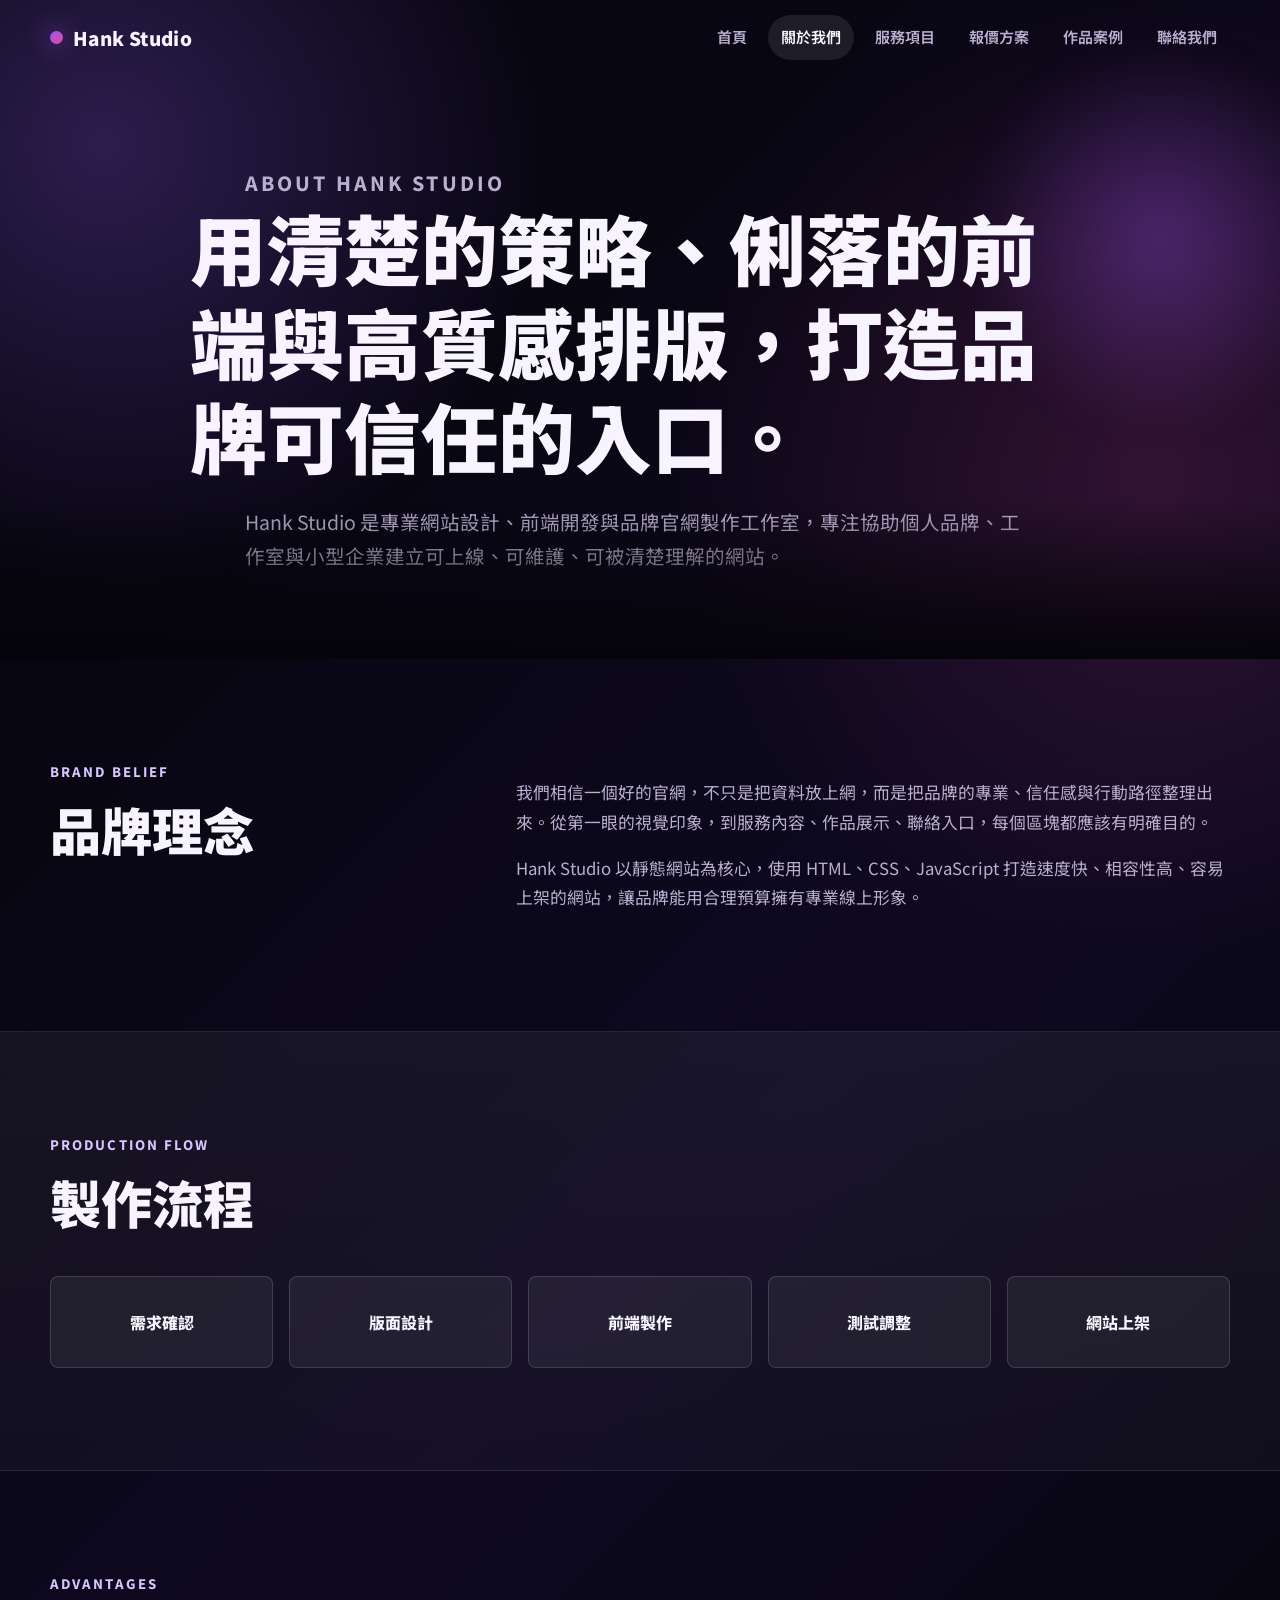
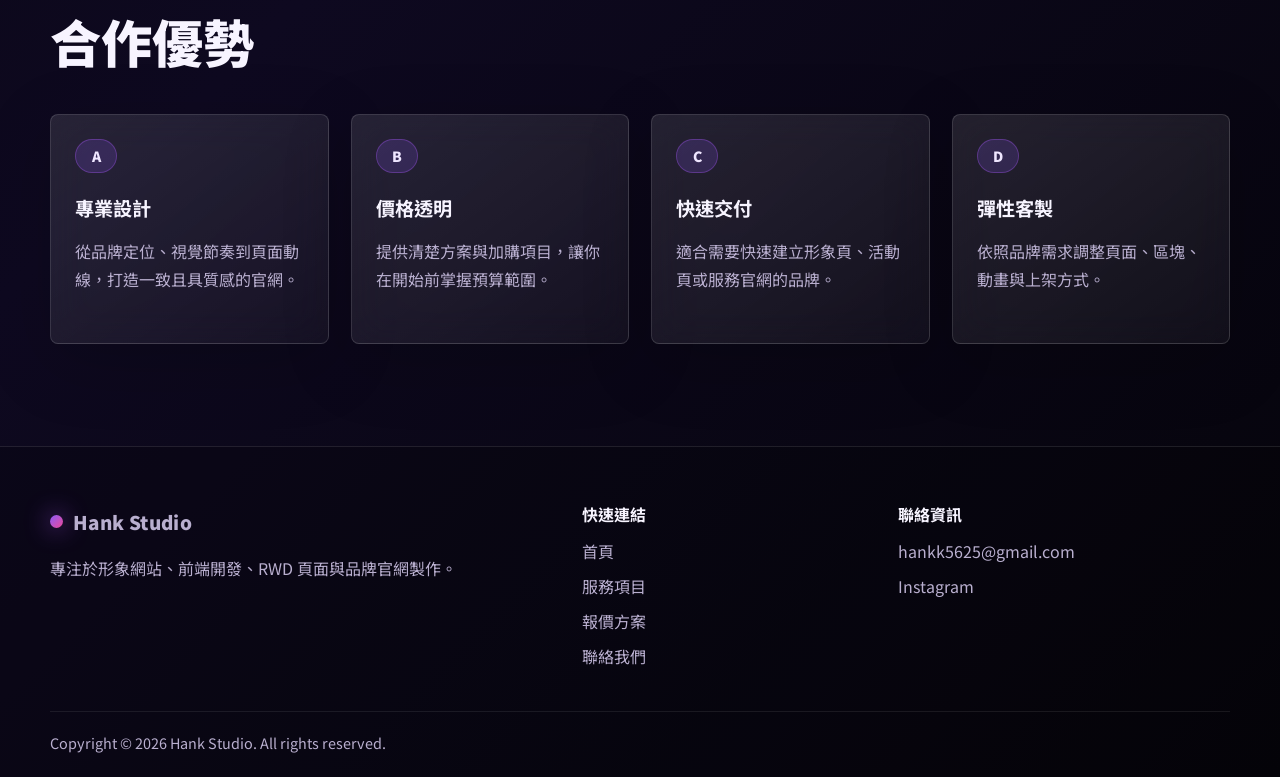
==== about.html @ 180fa25f "Initial Hank Studio website" ====
<!DOCTYPE html>
<html lang="zh-Hant">
<head>
  <meta charset="UTF-8">
  <meta name="viewport" content="width=device-width, initial-scale=1.0">
  <meta name="description" content="認識 Hank Studio，專業網站設計、前端開發與品牌官網製作工作室。">
  <title>關於我們 | Hank Studio</title>
  <link rel="preconnect" href="https://fonts.googleapis.com">
  <link rel="preconnect" href="https://fonts.gstatic.com" crossorigin>
  <link href="https://fonts.googleapis.com/css2?family=Noto+Sans+TC:wght@400;500;600;700;800;900&display=swap" rel="stylesheet">
  <link rel="stylesheet" href="assets/css/style.css">
</head>
<body>
  <header class="site-header" data-header>
    <a class="logo" href="index.html" aria-label="Hank Studio 首頁">Hank Studio</a>
    <button class="menu-toggle" type="button" aria-label="開啟選單" aria-expanded="false" data-menu-toggle><span></span><span></span><span></span></button>
    <nav class="site-nav" data-nav>
      <a href="index.html">首頁</a>
      <a class="active" href="about.html">關於我們</a>
      <a href="services.html">服務項目</a>
      <a href="pricing.html">報價方案</a>
      <a href="portfolio.html">作品案例</a>
      <a href="contact.html">聯絡我們</a>
    </nav>
  </header>

  <main>
    <section class="page-hero">
      <div class="container reveal">
        <p class="eyebrow">About Hank Studio</p>
        <h1>用清楚的策略、俐落的前端與高質感排版，打造品牌可信任的入口。</h1>
        <p>Hank Studio 是專業網站設計、前端開發與品牌官網製作工作室，專注協助個人品牌、工作室與小型企業建立可上線、可維護、可被清楚理解的網站。</p>
      </div>
    </section>

    <section class="section">
      <div class="container split-layout">
        <div class="reveal">
          <p class="eyebrow">Brand Belief</p>
          <h2>品牌理念</h2>
        </div>
        <div class="content-block reveal">
          <p>我們相信一個好的官網，不只是把資料放上網，而是把品牌的專業、信任感與行動路徑整理出來。從第一眼的視覺印象，到服務內容、作品展示、聯絡入口，每個區塊都應該有明確目的。</p>
          <p>Hank Studio 以靜態網站為核心，使用 HTML、CSS、JavaScript 打造速度快、相容性高、容易上架的網站，讓品牌能用合理預算擁有專業線上形象。</p>
        </div>
      </div>
    </section>

    <section class="section section-muted">
      <div class="container">
        <div class="section-heading reveal">
          <p class="eyebrow">Production Flow</p>
          <h2>製作流程</h2>
        </div>
        <div class="timeline reveal">
          <span>需求確認</span>
          <span>版面設計</span>
          <span>前端製作</span>
          <span>測試調整</span>
          <span>網站上架</span>
        </div>
      </div>
    </section>

    <section class="section">
      <div class="container">
        <div class="section-heading reveal">
          <p class="eyebrow">Advantages</p>
          <h2>合作優勢</h2>
        </div>
        <div class="feature-grid four-cols">
          <article class="glass-card reveal">
            <span class="card-icon">A</span>
            <h3>專業設計</h3>
            <p>從品牌定位、視覺節奏到頁面動線，打造一致且具質感的官網。</p>
          </article>
          <article class="glass-card reveal">
            <span class="card-icon">B</span>
            <h3>價格透明</h3>
            <p>提供清楚方案與加購項目，讓你在開始前掌握預算範圍。</p>
          </article>
          <article class="glass-card reveal">
            <span class="card-icon">C</span>
            <h3>快速交付</h3>
            <p>適合需要快速建立形象頁、活動頁或服務官網的品牌。</p>
          </article>
          <article class="glass-card reveal">
            <span class="card-icon">D</span>
            <h3>彈性客製</h3>
            <p>依照品牌需求調整頁面、區塊、動畫與上架方式。</p>
          </article>
        </div>
      </div>
    </section>
  </main>

  <footer class="site-footer">
    <div class="container footer-grid">
      <div><a class="logo" href="index.html">Hank Studio</a><p>專注於形象網站、前端開發、RWD 頁面與品牌官網製作。</p></div>
      <div><h3>快速連結</h3><a href="index.html">首頁</a><a href="services.html">服務項目</a><a href="pricing.html">報價方案</a><a href="contact.html">聯絡我們</a></div>
      <div><h3>聯絡資訊</h3><a href="mailto:hankk5625@gmail.com">hankk5625@gmail.com</a><a href="https://www.instagram.com/hankstutio?igsh=b2ZjaWRiaml5Mzho&utm_source=qr" target="_blank" rel="noopener">Instagram</a></div>
    </div>
    <p class="copyright">Copyright © 2026 Hank Studio. All rights reserved.</p>
  </footer>
  <script src="assets/js/main.js"></script>
</body>
</html>
---- assets/css/style.css ----
:root {
  --bg: #05040a;
  --bg-soft: #0d0a17;
  --panel: rgba(255, 255, 255, 0.075);
  --panel-strong: rgba(255, 255, 255, 0.12);
  --line: rgba(255, 255, 255, 0.14);
  --text: #f7f4ff;
  --muted: #b9afcf;
  --purple: #8b5cf6;
  --purple-strong: #a855f7;
  --violet: #5b21b6;
  --pink: #ec4899;
  --shadow: 0 24px 80px rgba(45, 18, 102, 0.38);
  --radius: 8px;
  --max: 1180px;
  --header-height: 76px;
}

* {
  box-sizing: border-box;
}

html {
  scroll-behavior: smooth;
}

body {
  margin: 0;
  min-height: 100vh;
  color: var(--text);
  font-family: "Noto Sans TC", system-ui, -apple-system, BlinkMacSystemFont, "Segoe UI", sans-serif;
  background:
    radial-gradient(circle at 8% 6%, rgba(139, 92, 246, 0.28), transparent 28rem),
    radial-gradient(circle at 90% 20%, rgba(236, 72, 153, 0.16), transparent 30rem),
    linear-gradient(135deg, #05040a 0%, #0e0920 52%, #05040a 100%);
  line-height: 1.75;
  overflow-x: hidden;
}

body.menu-open {
  overflow: hidden;
}

a {
  color: inherit;
  text-decoration: none;
}

img {
  display: block;
  max-width: 100%;
}

button,
input,
textarea,
select {
  font: inherit;
}

.container {
  width: min(calc(100% - 40px), var(--max));
  margin-inline: auto;
}

.site-header {
  position: fixed;
  z-index: 50;
  top: 0;
  left: 0;
  right: 0;
  height: var(--header-height);
  display: flex;
  align-items: center;
  justify-content: space-between;
  padding: 0 max(20px, calc((100vw - var(--max)) / 2));
  border-bottom: 1px solid transparent;
  transition: background 0.25s ease, box-shadow 0.25s ease, border-color 0.25s ease;
}

.site-header.is-scrolled {
  background: rgba(5, 4, 10, 0.78);
  border-color: rgba(255, 255, 255, 0.1);
  box-shadow: 0 14px 38px rgba(0, 0, 0, 0.34);
  backdrop-filter: blur(18px);
}

.logo {
  display: inline-flex;
  align-items: center;
  font-size: 1.18rem;
  font-weight: 900;
  letter-spacing: 0.02em;
  white-space: nowrap;
}

.logo::before {
  content: "";
  width: 13px;
  height: 13px;
  margin-right: 10px;
  border-radius: 50%;
  background: linear-gradient(135deg, var(--purple), var(--pink));
  box-shadow: 0 0 24px rgba(168, 85, 247, 0.85);
}

.site-nav {
  display: flex;
  align-items: center;
  gap: 8px;
}

.site-nav a {
  position: relative;
  padding: 9px 13px;
  color: var(--muted);
  font-size: 0.94rem;
  font-weight: 600;
  border-radius: 999px;
  transition: color 0.2s ease, background 0.2s ease;
}

.site-nav a:hover,
.site-nav a.active {
  color: var(--text);
  background: rgba(255, 255, 255, 0.09);
}

.menu-toggle {
  display: none;
  width: 44px;
  height: 44px;
  border: 1px solid var(--line);
  border-radius: var(--radius);
  background: rgba(255, 255, 255, 0.06);
  cursor: pointer;
}

.menu-toggle span {
  display: block;
  width: 20px;
  height: 2px;
  margin: 5px auto;
  border-radius: 99px;
  background: var(--text);
  transition: transform 0.2s ease, opacity 0.2s ease;
}

.menu-open .menu-toggle span:nth-child(1) {
  transform: translateY(7px) rotate(45deg);
}

.menu-open .menu-toggle span:nth-child(2) {
  opacity: 0;
}

.menu-open .menu-toggle span:nth-child(3) {
  transform: translateY(-7px) rotate(-45deg);
}

.hero {
  position: relative;
  min-height: 100vh;
  display: grid;
  place-items: center;
  padding: calc(var(--header-height) + 86px) 0 96px;
  isolation: isolate;
  overflow: hidden;
}

.hero::after,
.page-hero::after {
  content: "";
  position: absolute;
  inset: auto 0 0;
  height: 160px;
  background: linear-gradient(to bottom, transparent, var(--bg));
  pointer-events: none;
}

.hero-grid {
  position: absolute;
  inset: 0;
  z-index: -3;
  background-image:
    linear-gradient(rgba(255, 255, 255, 0.055) 1px, transparent 1px),
    linear-gradient(90deg, rgba(255, 255, 255, 0.055) 1px, transparent 1px);
  background-size: 62px 62px;
  mask-image: radial-gradient(circle at center, black 0%, transparent 70%);
}

.hero-orbit {
  position: absolute;
  z-index: -2;
  border-radius: 999px;
  filter: blur(20px);
  opacity: 0.65;
  animation: floatGlow 7s ease-in-out infinite alternate;
}

.hero-orbit-one {
  width: 360px;
  height: 360px;
  top: 18%;
  right: 8%;
  background: radial-gradient(circle, rgba(168, 85, 247, 0.9), transparent 64%);
}

.hero-orbit-two {
  width: 260px;
  height: 260px;
  left: 8%;
  bottom: 18%;
  background: radial-gradient(circle, rgba(91, 33, 182, 0.9), transparent 68%);
  animation-delay: -2s;
}

.hero-inner {
  max-width: 930px;
  text-align: center;
}

.eyebrow {
  margin: 0 0 14px;
  color: #d8c7ff;
  font-size: 0.82rem;
  font-weight: 800;
  letter-spacing: 0.16em;
  text-transform: uppercase;
}

h1,
h2,
h3,
p {
  overflow-wrap: anywhere;
}

h1,
h2,
h3 {
  margin-top: 0;
  line-height: 1.22;
}

.hero h1,
.page-hero h1 {
  margin-bottom: 24px;
  font-size: clamp(2.45rem, 6vw, 5.8rem);
  font-weight: 900;
  letter-spacing: 0;
}

.hero-copy,
.page-hero p {
  max-width: 790px;
  margin: 0 auto;
  color: var(--muted);
  font-size: clamp(1rem, 2vw, 1.22rem);
}

.hero-actions {
  display: flex;
  justify-content: center;
  gap: 14px;
  margin-top: 34px;
  flex-wrap: wrap;
}

.btn {
  display: inline-flex;
  align-items: center;
  justify-content: center;
  min-height: 48px;
  padding: 12px 22px;
  border: 0;
  border-radius: var(--radius);
  color: var(--text);
  font-weight: 800;
  cursor: pointer;
  transition: transform 0.2s ease, box-shadow 0.2s ease, background 0.2s ease, border-color 0.2s ease;
}

.btn:hover {
  transform: translateY(-2px);
}

.btn-primary {
  background: linear-gradient(135deg, var(--purple), var(--purple-strong), var(--pink));
  box-shadow: 0 18px 44px rgba(139, 92, 246, 0.38);
}

.btn-primary:hover {
  background: linear-gradient(135deg, #a78bfa, var(--purple-strong), #f472b6);
  box-shadow: 0 22px 54px rgba(168, 85, 247, 0.5);
}

.btn-ghost {
  border: 1px solid var(--line);
  background: rgba(255, 255, 255, 0.06);
}

.btn-ghost:hover {
  border-color: rgba(168, 85, 247, 0.6);
  background: rgba(168, 85, 247, 0.14);
}

.section {
  position: relative;
  padding: 102px 0;
}

.section-muted {
  background:
    linear-gradient(180deg, rgba(255, 255, 255, 0.035), rgba(255, 255, 255, 0.01)),
    rgba(255, 255, 255, 0.015);
  border-block: 1px solid rgba(255, 255, 255, 0.08);
}

.section-heading {
  max-width: 760px;
  margin-bottom: 42px;
}

.section-heading h2,
.split-layout h2,
.contact-info h2,
.cta-panel h2 {
  margin-bottom: 12px;
  font-size: clamp(2rem, 4vw, 3.25rem);
  font-weight: 900;
}

.section-heading p:not(.eyebrow),
.content-block p,
.cta-panel p,
.contact-info p {
  color: var(--muted);
}

.feature-grid,
.service-grid,
.pricing-grid,
.portfolio-grid,
.process-grid {
  display: grid;
  gap: 22px;
}

.feature-grid {
  grid-template-columns: repeat(5, minmax(0, 1fr));
}

.four-cols {
  grid-template-columns: repeat(4, minmax(0, 1fr));
}

.glass-card,
.process-card,
.service-card,
.price-card,
.work-card,
.contact-form,
.contact-info,
.estimate-summary,
.option-group,
.cta-panel {
  border: 1px solid var(--line);
  border-radius: var(--radius);
  background: linear-gradient(145deg, rgba(255, 255, 255, 0.11), rgba(255, 255, 255, 0.045));
  box-shadow: 0 18px 70px rgba(0, 0, 0, 0.18);
  backdrop-filter: blur(18px);
}

.glass-card,
.process-card,
.service-card,
.price-card,
.work-card {
  transition: transform 0.24s ease, border-color 0.24s ease, box-shadow 0.24s ease;
}

.glass-card:hover,
.process-card:hover,
.service-card:hover,
.price-card:hover,
.work-card:hover {
  transform: translateY(-8px);
  border-color: rgba(168, 85, 247, 0.58);
  box-shadow: var(--shadow);
}

.glass-card {
  padding: 24px;
  min-height: 230px;
}

.card-icon,
.service-card span,
.process-card strong {
  display: inline-flex;
  align-items: center;
  justify-content: center;
  min-width: 42px;
  height: 34px;
  margin-bottom: 24px;
  padding: 0 10px;
  border-radius: 999px;
  color: #efe6ff;
  background: rgba(139, 92, 246, 0.18);
  border: 1px solid rgba(168, 85, 247, 0.34);
  font-size: 0.88rem;
  font-weight: 900;
}

.glass-card h3,
.process-card h3 {
  margin-bottom: 10px;
  font-size: 1.2rem;
}

.glass-card p,
.process-card p,
.service-card p,
.price-card li,
.work-card span {
  color: var(--muted);
}

.process-grid {
  grid-template-columns: repeat(3, minmax(0, 1fr));
}

.process-card {
  padding: 28px;
}

.stats-section {
  padding: 76px 0;
}

.stats-grid {
  display: grid;
  grid-template-columns: repeat(4, minmax(0, 1fr));
  gap: 18px;
  padding: 28px;
  border: 1px solid rgba(168, 85, 247, 0.28);
  border-radius: var(--radius);
  background:
    radial-gradient(circle at 50% 0%, rgba(168, 85, 247, 0.22), transparent 40%),
    rgba(255, 255, 255, 0.055);
  box-shadow: var(--shadow);
}

.stat-item {
  text-align: center;
}

.stat-item strong {
  display: block;
  font-size: clamp(1.8rem, 4vw, 3rem);
  font-weight: 900;
}

.stat-item p {
  margin: 6px 0 0;
  color: var(--muted);
}

.portfolio-grid {
  grid-template-columns: repeat(3, minmax(0, 1fr));
}

.work-card {
  overflow: hidden;
}

.work-card img {
  width: 100%;
  aspect-ratio: 16 / 10;
  object-fit: cover;
}

.work-card div {
  padding: 22px;
}

.work-card p {
  margin: 0 0 8px;
  color: #d8c7ff;
  font-size: 0.88rem;
  font-weight: 800;
}

.work-card h2,
.work-card h3 {
  margin-bottom: 8px;
  font-size: 1.35rem;
}

.work-card a {
  display: inline-flex;
  margin-top: 16px;
  color: #e7d8ff;
  font-weight: 800;
}

.cta-section {
  padding-top: 36px;
}

.cta-panel {
  position: relative;
  overflow: hidden;
  padding: clamp(36px, 7vw, 68px);
  text-align: center;
}

.cta-panel::before {
  content: "";
  position: absolute;
  inset: -45% 20% auto;
  height: 300px;
  background: radial-gradient(circle, rgba(168, 85, 247, 0.28), transparent 62%);
  pointer-events: none;
}

.cta-panel > * {
  position: relative;
}

.page-hero {
  position: relative;
  padding: calc(var(--header-height) + 90px) 0 86px;
  overflow: hidden;
}

.page-hero::before {
  content: "";
  position: absolute;
  width: 420px;
  height: 420px;
  top: 28px;
  right: -90px;
  border-radius: 50%;
  background: radial-gradient(circle, rgba(168, 85, 247, 0.34), transparent 65%);
  filter: blur(18px);
}

.page-hero .container {
  position: relative;
  max-width: 900px;
}

.split-layout {
  display: grid;
  grid-template-columns: minmax(230px, 0.85fr) minmax(0, 1.45fr);
  gap: 48px;
}

.content-block {
  font-size: 1.05rem;
}

.timeline {
  display: grid;
  grid-template-columns: repeat(5, minmax(0, 1fr));
  gap: 16px;
  position: relative;
}

.timeline span {
  display: grid;
  min-height: 92px;
  place-items: center;
  padding: 18px;
  border: 1px solid var(--line);
  border-radius: var(--radius);
  background: rgba(255, 255, 255, 0.06);
  color: var(--text);
  font-weight: 800;
  text-align: center;
}

.service-grid {
  grid-template-columns: repeat(3, minmax(0, 1fr));
}

.service-card {
  padding: 30px;
  min-height: 275px;
}

.service-card h2 {
  font-size: 1.45rem;
}

.pricing-grid {
  grid-template-columns: repeat(3, minmax(0, 1fr));
  align-items: stretch;
}

.price-card {
  padding: 30px;
}

.price-card.featured {
  border-color: rgba(168, 85, 247, 0.7);
  background:
    radial-gradient(circle at 50% 0%, rgba(168, 85, 247, 0.22), transparent 42%),
    linear-gradient(145deg, rgba(255, 255, 255, 0.13), rgba(255, 255, 255, 0.055));
}

.plan-label {
  color: #d8c7ff;
  font-weight: 900;
}

.price-card h2 {
  margin-bottom: 12px;
  font-size: 1.55rem;
}

.price-card strong {
  display: block;
  margin-bottom: 22px;
  color: #fff;
  font-size: 2rem;
  font-weight: 900;
}

.price-card ul {
  display: grid;
  gap: 9px;
  padding-left: 20px;
  margin: 0;
}

.estimator {
  display: grid;
  grid-template-columns: minmax(0, 1.35fr) minmax(300px, 0.65fr);
  gap: 24px;
  align-items: start;
}

.estimator-options {
  display: grid;
  gap: 20px;
}

.option-group,
.estimate-summary {
  padding: 26px;
}

.option-group h3 {
  margin-bottom: 16px;
}

.option-group label {
  display: grid;
  grid-template-columns: auto 1fr auto;
  gap: 10px;
  align-items: center;
  padding: 13px 0;
  color: var(--text);
  border-bottom: 1px solid rgba(255, 255, 255, 0.08);
  cursor: pointer;
}

.option-group label:last-child {
  border-bottom: 0;
}

.option-group input {
  accent-color: var(--purple-strong);
}

.option-group span {
  color: var(--muted);
  font-size: 0.92rem;
  text-align: right;
}

.estimate-summary {
  position: sticky;
  top: calc(var(--header-height) + 22px);
}

.estimate-summary p {
  margin: 0 0 6px;
  color: var(--muted);
}

.estimate-summary strong {
  display: block;
  margin-bottom: 18px;
  font-size: clamp(2rem, 5vw, 3rem);
  line-height: 1.1;
}

.summary-list {
  display: grid;
  gap: 8px;
  margin-bottom: 18px;
}

.summary-list span {
  padding: 9px 11px;
  border-radius: var(--radius);
  background: rgba(255, 255, 255, 0.07);
  color: #e8ddff;
  font-size: 0.93rem;
}

.estimate-summary small {
  display: block;
  margin-bottom: 18px;
  color: var(--muted);
}

.estimate-summary .btn {
  width: 100%;
  margin-top: 10px;
}

.contact-layout {
  display: grid;
  grid-template-columns: minmax(0, 1.1fr) minmax(320px, 0.8fr);
  gap: 26px;
  align-items: start;
}

.contact-form {
  display: grid;
  grid-template-columns: repeat(2, minmax(0, 1fr));
  gap: 18px;
  padding: 28px;
}

.contact-form label {
  display: grid;
  gap: 8px;
  color: #e7ddff;
  font-weight: 700;
}

.contact-form .full,
.contact-form button,
.contact-form .form-message {
  grid-column: 1 / -1;
}

.contact-form input,
.contact-form textarea,
.contact-form select {
  width: 100%;
  border: 1px solid rgba(255, 255, 255, 0.14);
  border-radius: var(--radius);
  outline: 0;
  padding: 13px 14px;
  color: var(--text);
  background: rgba(5, 4, 10, 0.62);
  transition: border-color 0.2s ease, box-shadow 0.2s ease;
}

.contact-form textarea {
  resize: vertical;
}

.contact-form input:focus,
.contact-form textarea:focus,
.contact-form select:focus {
  border-color: rgba(168, 85, 247, 0.75);
  box-shadow: 0 0 0 4px rgba(168, 85, 247, 0.16);
}

.field-error {
  border-color: rgba(248, 113, 113, 0.9) !important;
}

.form-message {
  min-height: 28px;
  margin: 0;
  color: #c4b5fd;
  font-weight: 800;
}

.form-message.error {
  color: #fca5a5;
}

.contact-info {
  padding: 32px;
}

.info-item {
  display: grid;
  gap: 4px;
  padding: 18px 0;
  border-bottom: 1px solid rgba(255, 255, 255, 0.1);
}

.info-item span {
  color: var(--muted);
  font-size: 0.9rem;
}

.info-item a {
  color: #efe8ff;
  font-size: 1.05rem;
  font-weight: 800;
}

.site-footer {
  padding: 58px 0 22px;
  border-top: 1px solid rgba(255, 255, 255, 0.1);
  background: rgba(0, 0, 0, 0.2);
}

.footer-grid {
  display: grid;
  grid-template-columns: 1.5fr 0.85fr 1fr;
  gap: 34px;
}

.site-footer p,
.site-footer a {
  color: var(--muted);
}

.site-footer h3 {
  margin-bottom: 12px;
  font-size: 1rem;
}

.site-footer a:not(.logo) {
  display: block;
  width: fit-content;
  margin: 7px 0;
  transition: color 0.2s ease;
}

.site-footer a:hover {
  color: var(--text);
}

.copyright {
  width: min(calc(100% - 40px), var(--max));
  margin: 34px auto 0;
  padding-top: 18px;
  border-top: 1px solid rgba(255, 255, 255, 0.08);
  font-size: 0.9rem;
}

.reveal {
  opacity: 0;
  transform: translateY(24px);
  transition: opacity 0.72s ease, transform 0.72s ease;
}

.reveal.is-visible {
  opacity: 1;
  transform: translateY(0);
}

@keyframes floatGlow {
  from {
    transform: translate3d(0, 0, 0) scale(1);
  }
  to {
    transform: translate3d(-20px, 26px, 0) scale(1.08);
  }
}

@media (prefers-reduced-motion: reduce) {
  *,
  *::before,
  *::after {
    scroll-behavior: auto !important;
    animation-duration: 0.01ms !important;
    animation-iteration-count: 1 !important;
    transition-duration: 0.01ms !important;
  }

  .reveal {
    opacity: 1;
    transform: none;
  }
}

@media (max-width: 1040px) {
  .feature-grid,
  .four-cols,
  .process-grid,
  .service-grid,
  .pricing-grid,
  .portfolio-grid {
    grid-template-columns: repeat(2, minmax(0, 1fr));
  }

  .estimator,
  .contact-layout,
  .split-layout {
    grid-template-columns: 1fr;
  }

  .estimate-summary {
    position: static;
  }

  .timeline {
    grid-template-columns: repeat(3, minmax(0, 1fr));
  }
}

@media (max-width: 820px) {
  :root {
    --header-height: 70px;
  }

  .menu-toggle {
    display: block;
  }

  .site-nav {
    position: fixed;
    inset: var(--header-height) 16px auto;
    display: grid;
    gap: 6px;
    padding: 16px;
    border: 1px solid var(--line);
    border-radius: var(--radius);
    background: rgba(9, 7, 18, 0.95);
    box-shadow: var(--shadow);
    backdrop-filter: blur(20px);
    transform: translateY(-12px);
    opacity: 0;
    pointer-events: none;
    transition: opacity 0.2s ease, transform 0.2s ease;
  }

  .menu-open .site-nav {
    transform: translateY(0);
    opacity: 1;
    pointer-events: auto;
  }

  .site-nav a {
    padding: 12px 14px;
  }

  .hero {
    min-height: auto;
    padding-top: calc(var(--header-height) + 76px);
  }

  .section {
    padding: 76px 0;
  }

  .stats-grid,
  .footer-grid,
  .timeline {
    grid-template-columns: repeat(2, minmax(0, 1fr));
  }
}

@media (max-width: 620px) {
  .container {
    width: min(calc(100% - 28px), var(--max));
  }

  .hero h1,
  .page-hero h1 {
    font-size: 2.35rem;
  }

  .feature-grid,
  .four-cols,
  .process-grid,
  .service-grid,
  .pricing-grid,
  .portfolio-grid,
  .stats-grid,
  .footer-grid,
  .timeline,
  .contact-form {
    grid-template-columns: 1fr;
  }

  .hero-actions,
  .hero-actions .btn {
    width: 100%;
  }

  .option-group label {
    grid-template-columns: auto 1fr;
  }

  .option-group span {
    grid-column: 2;
    text-align: left;
  }

  .glass-card,
  .process-card,
  .service-card,
  .price-card,
  .contact-form,
  .contact-info,
  .option-group,
  .estimate-summary {
    padding: 22px;
  }
}
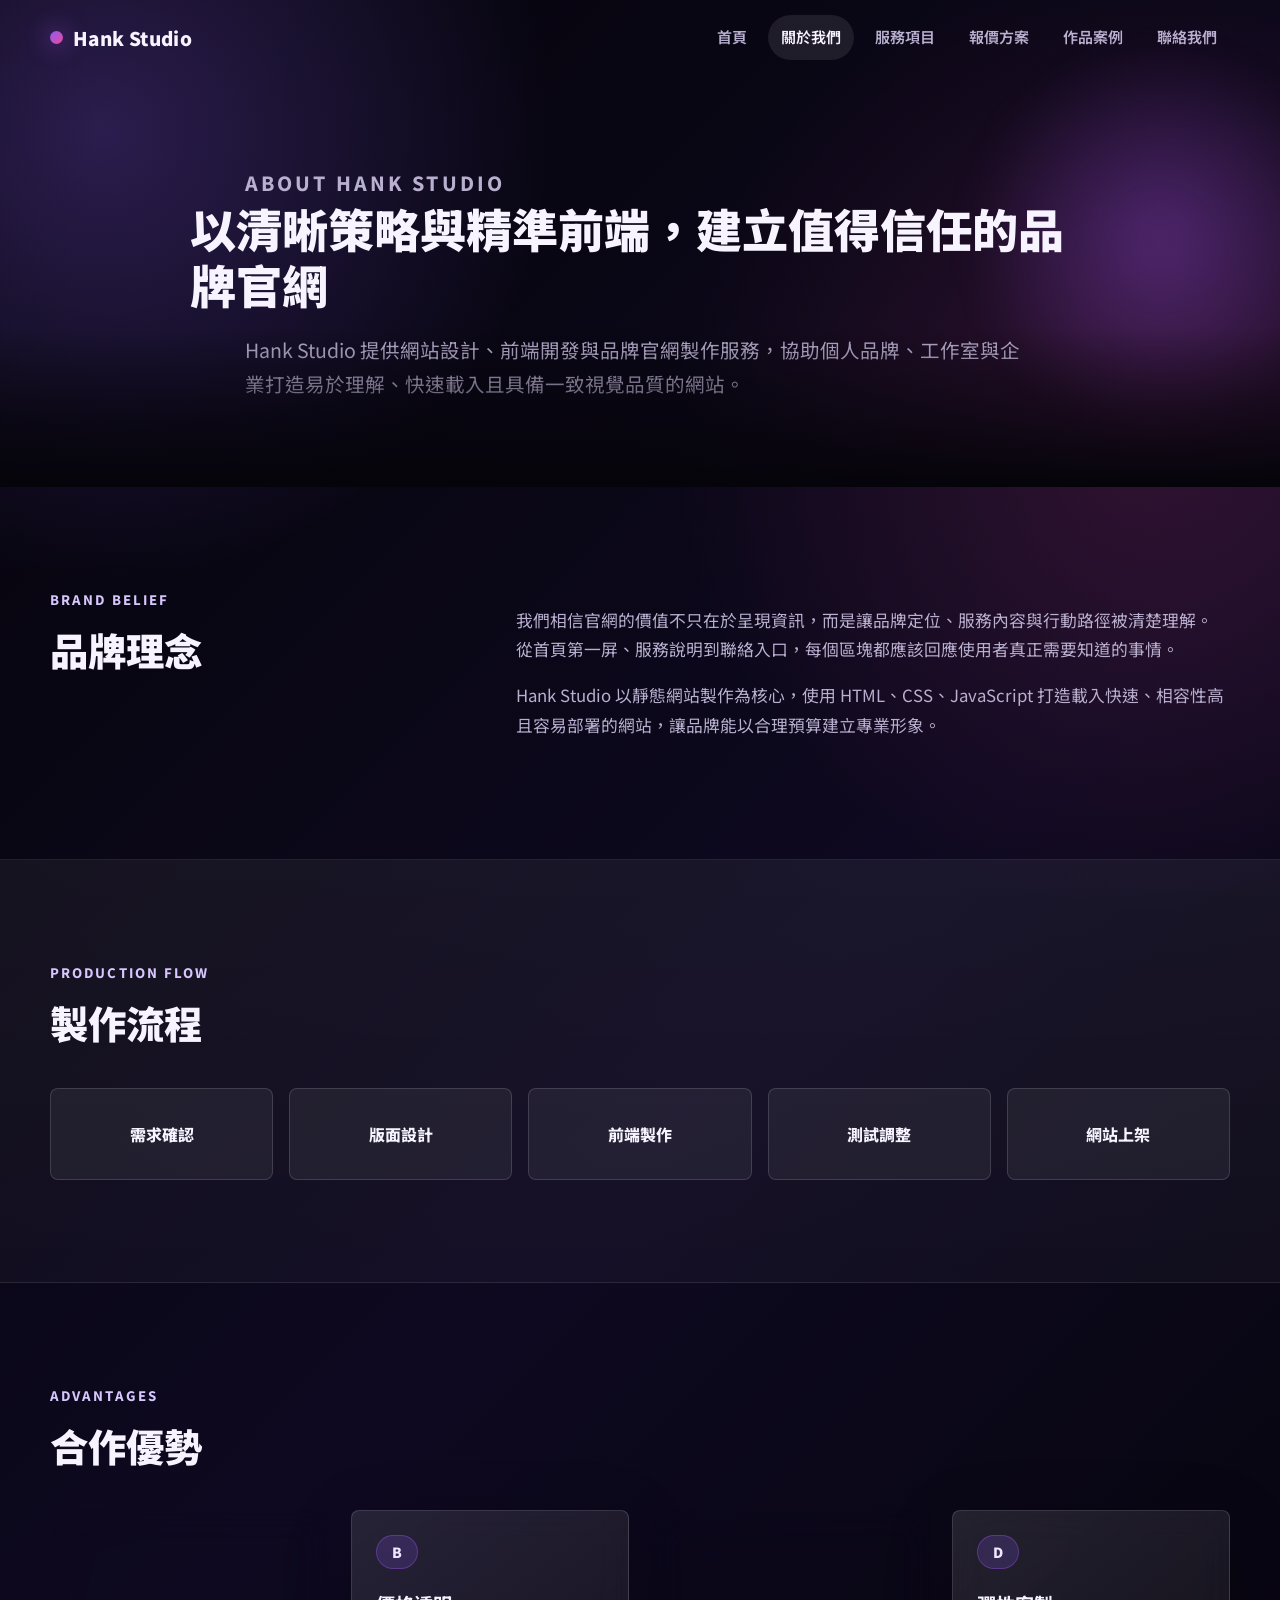
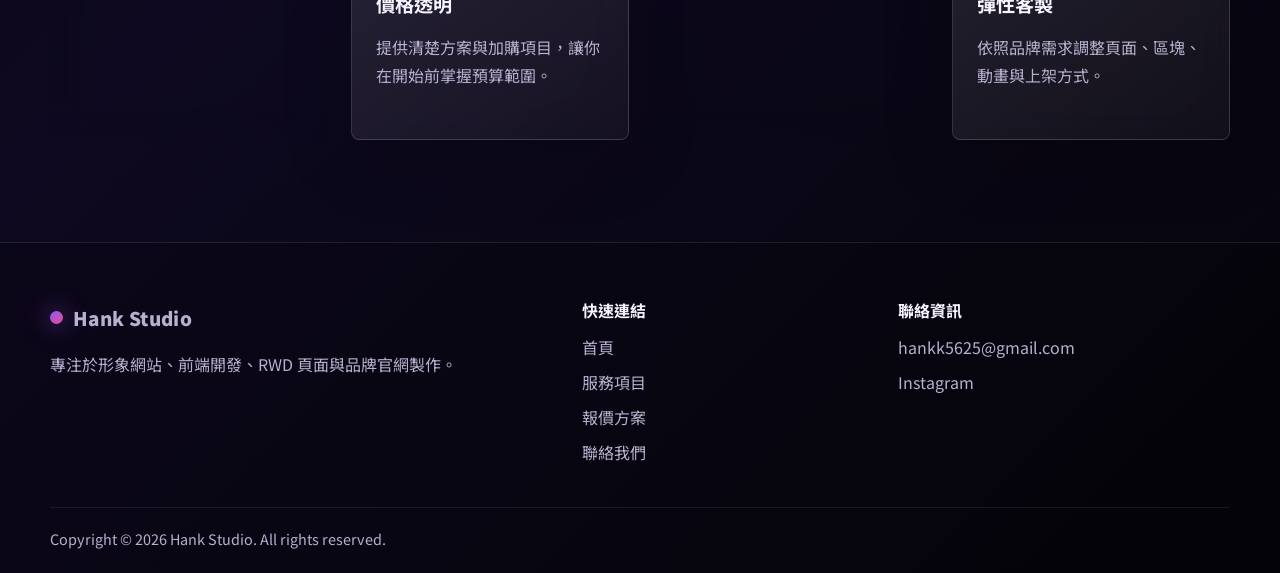
==== commit 03bd7000: "Refine website copy and heading scale" ====
--- a/about.html
+++ b/about.html
@@ -28,8 +28,8 @@
     <section class="page-hero">
       <div class="container reveal">
         <p class="eyebrow">About Hank Studio</p>
-        <h1>用清楚的策略、俐落的前端與高質感排版，打造品牌可信任的入口。</h1>
-        <p>Hank Studio 是專業網站設計、前端開發與品牌官網製作工作室，專注協助個人品牌、工作室與小型企業建立可上線、可維護、可被清楚理解的網站。</p>
+        <h1>以清晰策略與精準前端，建立值得信任的品牌官網</h1>
+        <p>Hank Studio 提供網站設計、前端開發與品牌官網製作服務，協助個人品牌、工作室與企業打造易於理解、快速載入且具備一致視覺品質的網站。</p>
       </div>
     </section>
 
@@ -40,8 +40,8 @@
           <h2>品牌理念</h2>
         </div>
         <div class="content-block reveal">
-          <p>我們相信一個好的官網，不只是把資料放上網，而是把品牌的專業、信任感與行動路徑整理出來。從第一眼的視覺印象，到服務內容、作品展示、聯絡入口，每個區塊都應該有明確目的。</p>
-          <p>Hank Studio 以靜態網站為核心，使用 HTML、CSS、JavaScript 打造速度快、相容性高、容易上架的網站，讓品牌能用合理預算擁有專業線上形象。</p>
+          <p>我們相信官網的價值不只在於呈現資訊，而是讓品牌定位、服務內容與行動路徑被清楚理解。從首頁第一屏、服務說明到聯絡入口，每個區塊都應該回應使用者真正需要知道的事情。</p>
+          <p>Hank Studio 以靜態網站製作為核心，使用 HTML、CSS、JavaScript 打造載入快速、相容性高且容易部署的網站，讓品牌能以合理預算建立專業形象。</p>
         </div>
       </div>
     </section>
--- a/assets/css/style.css
+++ b/assets/css/style.css
@@ -243,10 +243,17 @@
   line-height: 1.22;
 }
 
-.hero h1,
+.hero h1 {
+  margin-bottom: 24px;
+  font-size: clamp(2.15rem, 4.6vw, 4.35rem);
+  font-weight: 900;
+  letter-spacing: 0;
+}
+
 .page-hero h1 {
-  margin-bottom: 24px;
-  font-size: clamp(2.45rem, 6vw, 5.8rem);
+  max-width: 880px;
+  margin-bottom: 20px;
+  font-size: clamp(2rem, 3.6vw, 3.35rem);
   font-weight: 900;
   letter-spacing: 0;
 }
@@ -327,7 +334,7 @@
 .contact-info h2,
 .cta-panel h2 {
   margin-bottom: 12px;
-  font-size: clamp(2rem, 4vw, 3.25rem);
+  font-size: clamp(1.65rem, 3vw, 2.55rem);
   font-weight: 900;
 }
 
@@ -973,7 +980,7 @@
 
   .hero h1,
   .page-hero h1 {
-    font-size: 2.35rem;
+    font-size: 2rem;
   }
 
   .feature-grid,
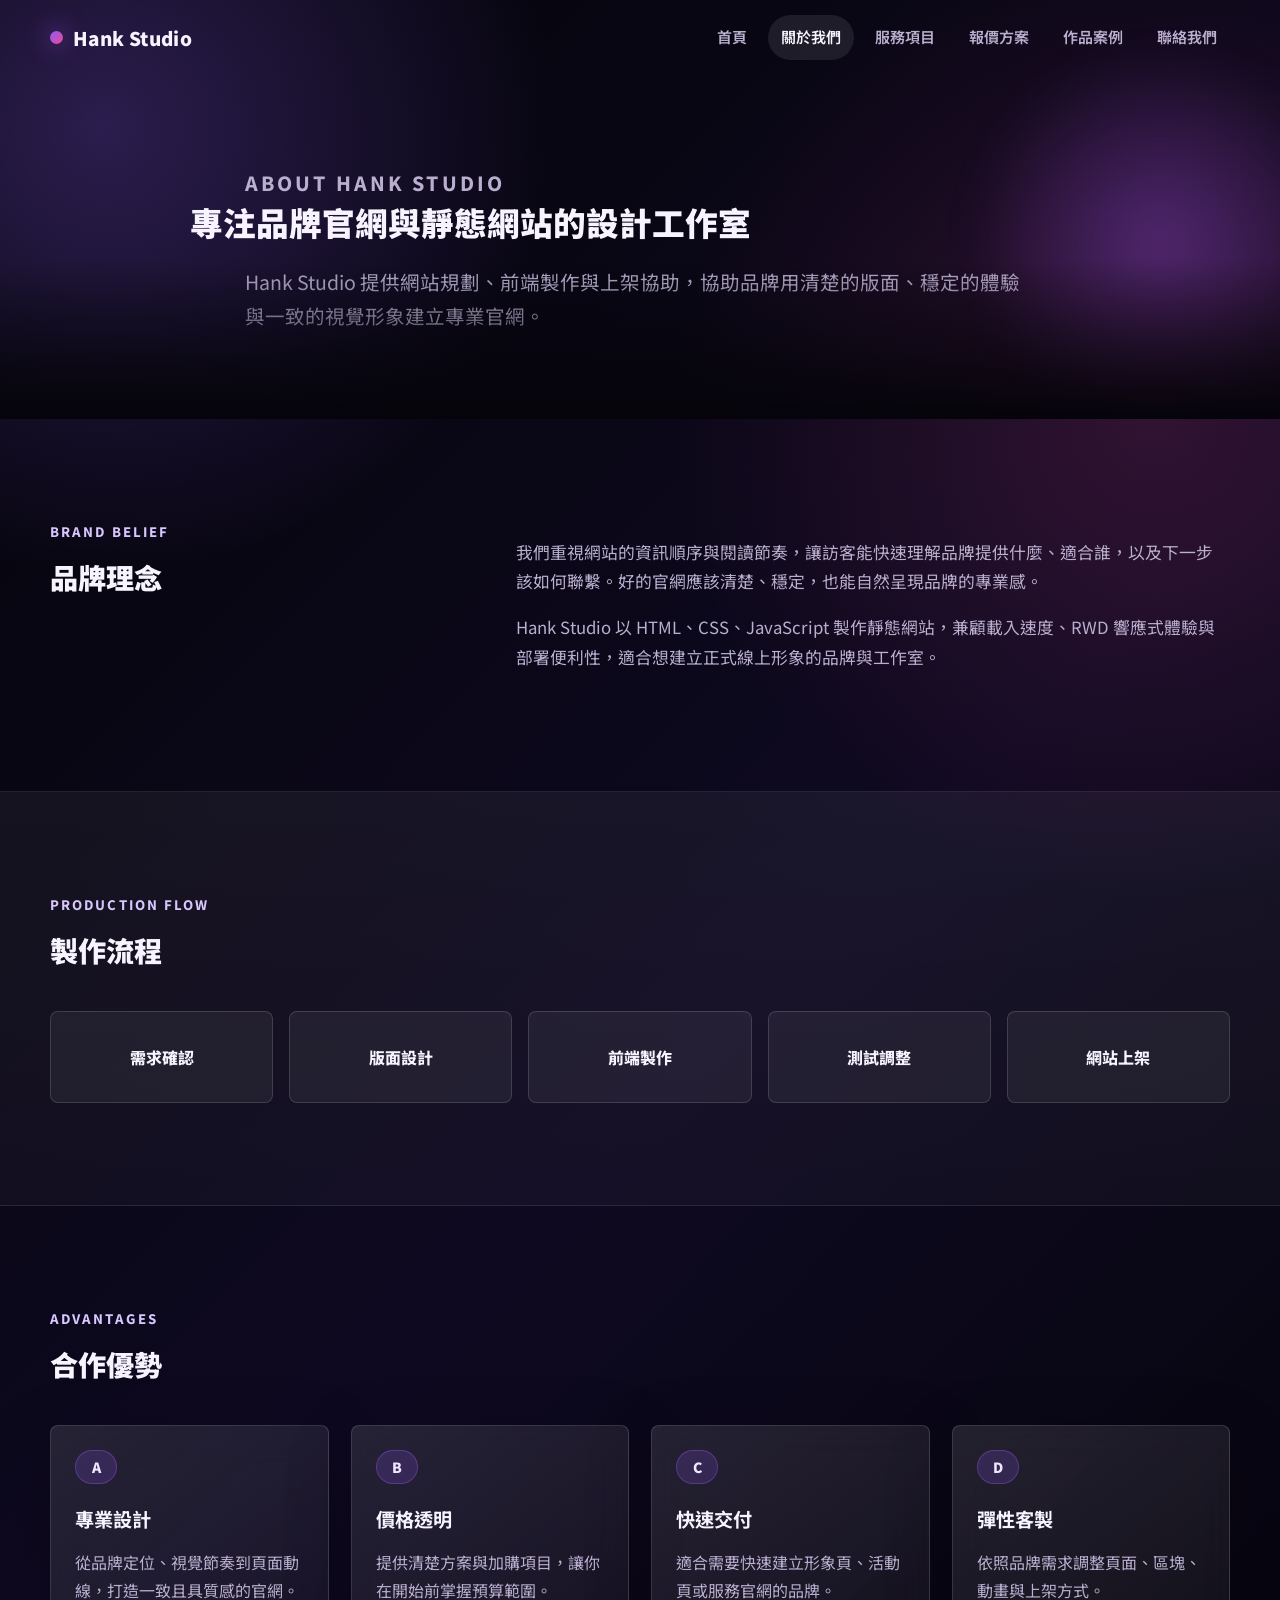
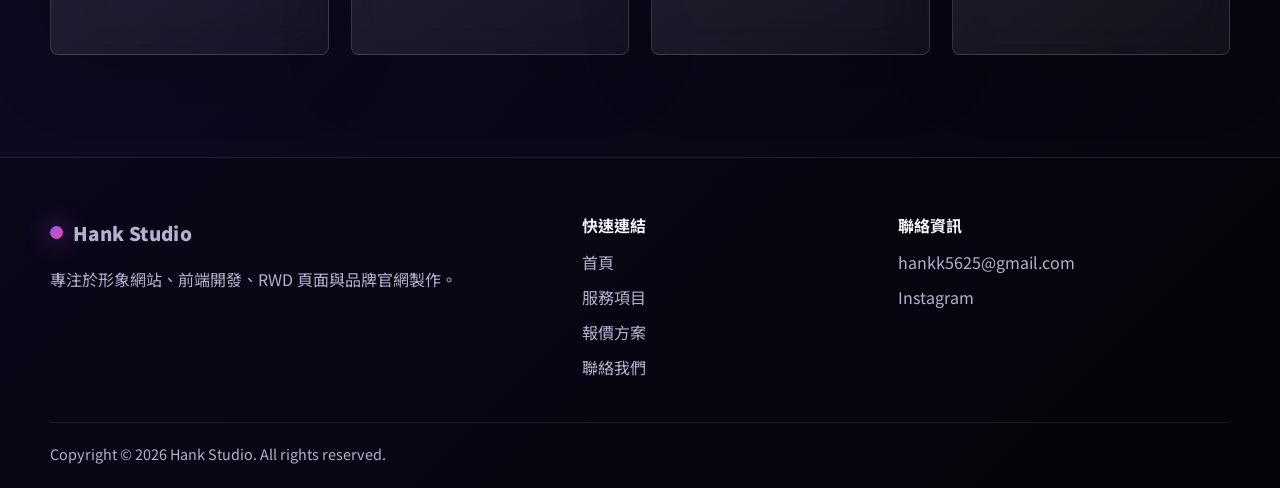
==== commit d93c41d9: "Reduce heading scale and refresh copy" ====
--- a/about.html
+++ b/about.html
@@ -28,8 +28,8 @@
     <section class="page-hero">
       <div class="container reveal">
         <p class="eyebrow">About Hank Studio</p>
-        <h1>以清晰策略與精準前端，建立值得信任的品牌官網</h1>
-        <p>Hank Studio 提供網站設計、前端開發與品牌官網製作服務，協助個人品牌、工作室與企業打造易於理解、快速載入且具備一致視覺品質的網站。</p>
+        <h1>專注品牌官網與靜態網站的設計工作室</h1>
+        <p>Hank Studio 提供網站規劃、前端製作與上架協助，協助品牌用清楚的版面、穩定的體驗與一致的視覺形象建立專業官網。</p>
       </div>
     </section>
 
@@ -40,8 +40,8 @@
           <h2>品牌理念</h2>
         </div>
         <div class="content-block reveal">
-          <p>我們相信官網的價值不只在於呈現資訊，而是讓品牌定位、服務內容與行動路徑被清楚理解。從首頁第一屏、服務說明到聯絡入口，每個區塊都應該回應使用者真正需要知道的事情。</p>
-          <p>Hank Studio 以靜態網站製作為核心，使用 HTML、CSS、JavaScript 打造載入快速、相容性高且容易部署的網站，讓品牌能以合理預算建立專業形象。</p>
+          <p>我們重視網站的資訊順序與閱讀節奏，讓訪客能快速理解品牌提供什麼、適合誰，以及下一步該如何聯繫。好的官網應該清楚、穩定，也能自然呈現品牌的專業感。</p>
+          <p>Hank Studio 以 HTML、CSS、JavaScript 製作靜態網站，兼顧載入速度、RWD 響應式體驗與部署便利性，適合想建立正式線上形象的品牌與工作室。</p>
         </div>
       </div>
     </section>
--- a/assets/css/style.css
+++ b/assets/css/style.css
@@ -233,7 +233,7 @@
 h2,
 h3,
 p {
-  overflow-wrap: anywhere;
+  overflow-wrap: break-word;
 }
 
 h1,
@@ -245,17 +245,23 @@
 
 .hero h1 {
   margin-bottom: 24px;
-  font-size: clamp(2.15rem, 4.6vw, 4.35rem);
+  max-width: 820px;
+  margin-inline: auto;
+  font-size: clamp(1.9rem, 3.6vw, 3.35rem);
   font-weight: 900;
   letter-spacing: 0;
+  line-height: 1.32;
+  text-wrap: balance;
 }
 
 .page-hero h1 {
-  max-width: 880px;
+  max-width: 780px;
   margin-bottom: 20px;
-  font-size: clamp(2rem, 3.6vw, 3.35rem);
+  font-size: clamp(1.65rem, 2.55vw, 2.45rem);
   font-weight: 900;
   letter-spacing: 0;
+  line-height: 1.36;
+  text-wrap: balance;
 }
 
 .hero-copy,
@@ -334,8 +340,10 @@
 .contact-info h2,
 .cta-panel h2 {
   margin-bottom: 12px;
-  font-size: clamp(1.65rem, 3vw, 2.55rem);
+  font-size: clamp(1.38rem, 2.2vw, 2rem);
   font-weight: 900;
+  line-height: 1.36;
+  text-wrap: balance;
 }
 
 .section-heading p:not(.eyebrow),
@@ -980,7 +988,7 @@
 
   .hero h1,
   .page-hero h1 {
-    font-size: 2rem;
+    font-size: 1.72rem;
   }
 
   .feature-grid,
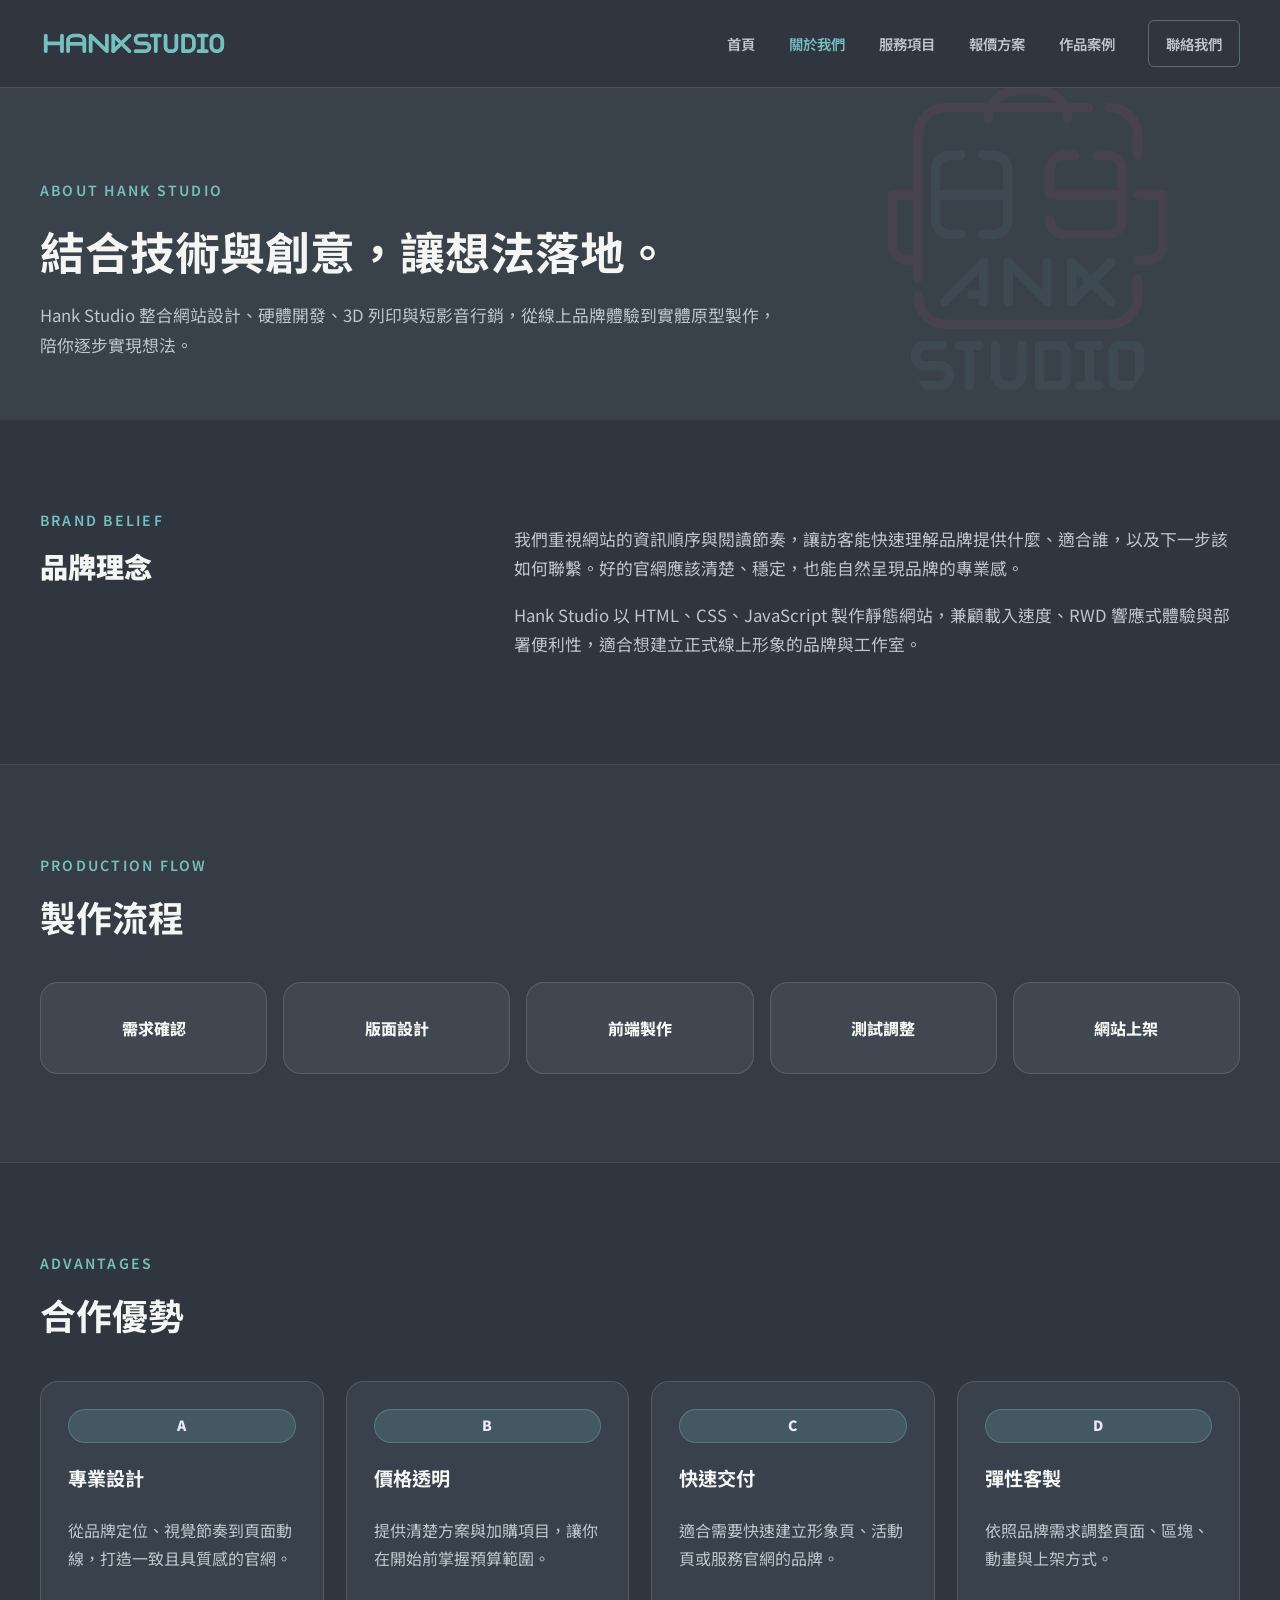
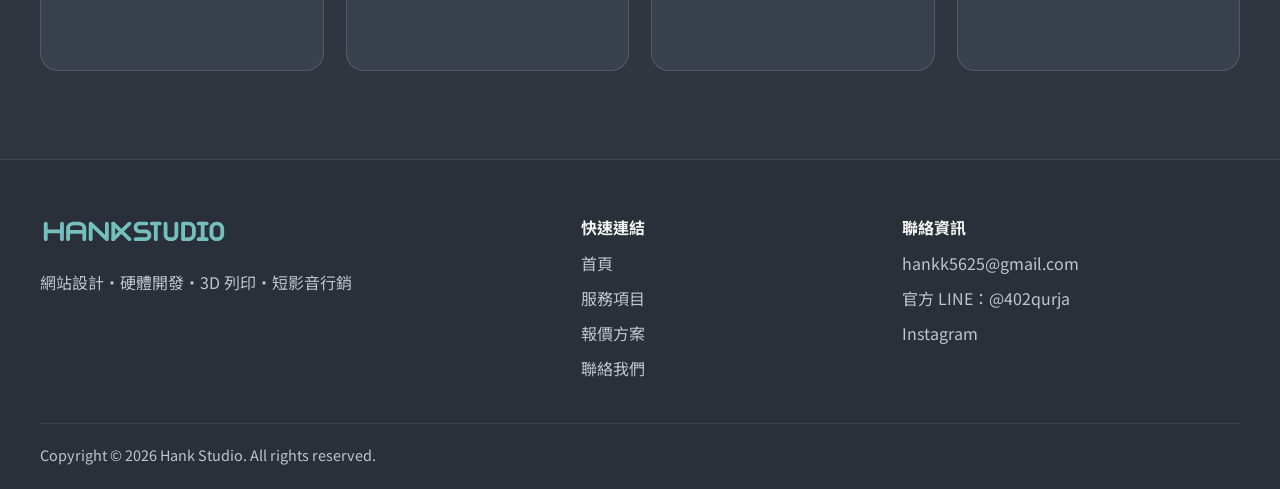
==== commit ede45860: "Redesign Hank Studio branding, services, pricing and contact channels" ====
--- a/about.html
+++ b/about.html
@@ -3,16 +3,17 @@
 <head>
   <meta charset="UTF-8">
   <meta name="viewport" content="width=device-width, initial-scale=1.0">
-  <meta name="description" content="認識 Hank Studio，專業網站設計、前端開發與品牌官網製作工作室。">
+  <meta name="description" content="Hank Studio 翰克資訊工作室，提供網站設計、硬體開發、3D 列印與網路行銷（短影音），整合技術與創意，讓想法成形、品牌被看見。">
   <title>關於我們 | Hank Studio</title>
   <link rel="preconnect" href="https://fonts.googleapis.com">
   <link rel="preconnect" href="https://fonts.gstatic.com" crossorigin>
   <link href="https://fonts.googleapis.com/css2?family=Noto+Sans+TC:wght@400;500;600;700;800;900&display=swap" rel="stylesheet">
   <link rel="stylesheet" href="assets/css/style.css">
+  <link rel="icon" type="image/svg+xml" href="assets/images/logo-mark.svg">
 </head>
 <body>
   <header class="site-header" data-header>
-    <a class="logo" href="index.html" aria-label="Hank Studio 首頁">Hank Studio</a>
+    <a class="logo" href="index.html" aria-label="Hank Studio 首頁"><img src="assets/images/logo-wordmark.svg" alt="Hank Studio" width="200" height="30"></a>
     <button class="menu-toggle" type="button" aria-label="開啟選單" aria-expanded="false" data-menu-toggle><span></span><span></span><span></span></button>
     <nav class="site-nav" data-nav>
       <a href="index.html">首頁</a>
@@ -28,8 +29,8 @@
     <section class="page-hero">
       <div class="container reveal">
         <p class="eyebrow">About Hank Studio</p>
-        <h1>專注品牌官網與靜態網站的設計工作室</h1>
-        <p>Hank Studio 提供網站規劃、前端製作與上架協助，協助品牌用清楚的版面、穩定的體驗與一致的視覺形象建立專業官網。</p>
+        <h1>結合技術與創意，讓想法落地。</h1>
+        <p>Hank Studio 整合網站設計、硬體開發、3D 列印與短影音行銷，從線上品牌體驗到實體原型製作，陪你逐步實現想法。</p>
       </div>
     </section>
 
@@ -96,9 +97,9 @@
 
   <footer class="site-footer">
     <div class="container footer-grid">
-      <div><a class="logo" href="index.html">Hank Studio</a><p>專注於形象網站、前端開發、RWD 頁面與品牌官網製作。</p></div>
+      <div><a class="logo" href="index.html"><img src="assets/images/logo-wordmark.svg" alt="Hank Studio" width="200" height="30"></a><p>網站設計・硬體開發・3D 列印・短影音行銷</p></div>
       <div><h3>快速連結</h3><a href="index.html">首頁</a><a href="services.html">服務項目</a><a href="pricing.html">報價方案</a><a href="contact.html">聯絡我們</a></div>
-      <div><h3>聯絡資訊</h3><a href="mailto:hankk5625@gmail.com">hankk5625@gmail.com</a><a href="https://www.instagram.com/hankstutio?igsh=b2ZjaWRiaml5Mzho&utm_source=qr" target="_blank" rel="noopener">Instagram</a></div>
+      <div><h3>聯絡資訊</h3><a href="mailto:hankk5625@gmail.com">hankk5625@gmail.com</a><a href="https://line.me/R/ti/p/%40402qurja" target="_blank" rel="noopener">官方 LINE：@402qurja</a><a href="https://www.instagram.com/hankstutio?igsh=b2ZjaWRiaml5Mzho&utm_source=qr" target="_blank" rel="noopener">Instagram</a></div>
     </div>
     <p class="copyright">Copyright © 2026 Hank Studio. All rights reserved.</p>
   </footer>
--- a/assets/css/style.css
+++ b/assets/css/style.css
@@ -1,15 +1,15 @@
 :root {
-  --bg: #05040a;
-  --bg-soft: #0d0a17;
+  --bg: #303640;
+  --bg-soft: #383f49;
   --panel: rgba(255, 255, 255, 0.075);
   --panel-strong: rgba(255, 255, 255, 0.12);
   --line: rgba(255, 255, 255, 0.14);
   --text: #f7f4ff;
-  --muted: #b9afcf;
-  --purple: #8b5cf6;
-  --purple-strong: #a855f7;
-  --violet: #5b21b6;
-  --pink: #ec4899;
+  --muted: #bdc6cd;
+  --purple: #76bfbf;
+  --purple-strong: #76bfbf;
+  --violet: #e95e7f;
+  --pink: #e95e7f;
   --shadow: 0 24px 80px rgba(45, 18, 102, 0.38);
   --radius: 8px;
   --max: 1180px;
@@ -30,9 +30,9 @@
   color: var(--text);
   font-family: "Noto Sans TC", system-ui, -apple-system, BlinkMacSystemFont, "Segoe UI", sans-serif;
   background:
-    radial-gradient(circle at 8% 6%, rgba(139, 92, 246, 0.28), transparent 28rem),
-    radial-gradient(circle at 90% 20%, rgba(236, 72, 153, 0.16), transparent 30rem),
-    linear-gradient(135deg, #05040a 0%, #0e0920 52%, #05040a 100%);
+    radial-gradient(circle at 8% 6%, rgba(118, 191, 191, 0.28), transparent 28rem),
+    radial-gradient(circle at 90% 20%, rgba(233, 94, 127, 0.16), transparent 30rem),
+    linear-gradient(135deg, #303640 0%, #303640 52%, #303640 100%);
   line-height: 1.75;
   overflow-x: hidden;
 }
@@ -101,7 +101,7 @@
   margin-right: 10px;
   border-radius: 50%;
   background: linear-gradient(135deg, var(--purple), var(--pink));
-  box-shadow: 0 0 24px rgba(168, 85, 247, 0.85);
+  box-shadow: 0 0 24px rgba(118, 191, 191, 0.85);
 }
 
 .site-nav {
@@ -160,12 +160,31 @@
 
 .hero {
   position: relative;
-  min-height: 100vh;
+  min-height: 90vh;
   display: grid;
   place-items: center;
-  padding: calc(var(--header-height) + 86px) 0 96px;
+  padding: calc(var(--header-height) + 72px) 0 88px;
   isolation: isolate;
   overflow: hidden;
+  background:
+    radial-gradient(circle at 18% 26%, rgba(14, 165, 233, 0.18), transparent 28rem),
+    radial-gradient(circle at 82% 20%, rgba(118, 191, 191, 0.28), transparent 30rem),
+    radial-gradient(circle at 50% 92%, rgba(233, 94, 127, 0.2), transparent 32rem),
+    linear-gradient(135deg, #020617 0%, #070417 48%, #12071f 100%);
+}
+
+.hero::before {
+  content: "";
+  position: absolute;
+  inset: -20%;
+  z-index: -5;
+  background:
+    radial-gradient(circle, rgba(255, 255, 255, 0.38) 0 1px, transparent 1.5px),
+    radial-gradient(circle at 30% 20%, rgba(118, 191, 191, 0.16), transparent 26rem),
+    radial-gradient(circle at 70% 60%, rgba(118, 191, 191, 0.2), transparent 30rem);
+  background-size: 110px 110px, auto, auto;
+  opacity: 0.34;
+  animation: starDrift 24s linear infinite;
 }
 
 .hero::after,
@@ -181,48 +200,51 @@
 .hero-grid {
   position: absolute;
   inset: 0;
-  z-index: -3;
+  z-index: -4;
   background-image:
-    linear-gradient(rgba(255, 255, 255, 0.055) 1px, transparent 1px),
-    linear-gradient(90deg, rgba(255, 255, 255, 0.055) 1px, transparent 1px);
-  background-size: 62px 62px;
-  mask-image: radial-gradient(circle at center, black 0%, transparent 70%);
+    linear-gradient(rgba(125, 211, 252, 0.07) 1px, transparent 1px),
+    linear-gradient(90deg, rgba(118, 191, 191, 0.08) 1px, transparent 1px),
+    radial-gradient(ellipse at center, rgba(118, 191, 191, 0.1), transparent 58%);
+  background-size: 72px 72px, 72px 72px, auto;
+  mask-image: radial-gradient(circle at center, black 0%, transparent 76%);
+  animation: gridPulse 9s ease-in-out infinite alternate;
 }
 
 .hero-orbit {
   position: absolute;
-  z-index: -2;
+  z-index: -3;
   border-radius: 999px;
-  filter: blur(20px);
-  opacity: 0.65;
-  animation: floatGlow 7s ease-in-out infinite alternate;
+  filter: blur(26px);
+  opacity: 0.72;
+  animation: floatGlow 9s ease-in-out infinite alternate;
 }
 
 .hero-orbit-one {
-  width: 360px;
-  height: 360px;
-  top: 18%;
-  right: 8%;
-  background: radial-gradient(circle, rgba(168, 85, 247, 0.9), transparent 64%);
+  width: 420px;
+  height: 420px;
+  top: 12%;
+  right: 6%;
+  background: radial-gradient(circle, rgba(118, 191, 191, 0.78), transparent 64%);
 }
 
 .hero-orbit-two {
-  width: 260px;
-  height: 260px;
-  left: 8%;
-  bottom: 18%;
-  background: radial-gradient(circle, rgba(91, 33, 182, 0.9), transparent 68%);
+  width: 320px;
+  height: 320px;
+  left: 7%;
+  bottom: 16%;
+  background: radial-gradient(circle, rgba(118, 191, 191, 0.45), transparent 68%);
   animation-delay: -2s;
 }
 
 .hero-inner {
-  max-width: 930px;
+  position: relative;
+  max-width: 1080px;
   text-align: center;
 }
 
 .eyebrow {
   margin: 0 0 14px;
-  color: #d8c7ff;
+  color: #8fd1d1;
   font-size: 0.82rem;
   font-weight: 800;
   letter-spacing: 0.16em;
@@ -245,13 +267,120 @@
 
 .hero h1 {
   margin-bottom: 24px;
-  max-width: 820px;
+  max-width: 100%;
   margin-inline: auto;
-  font-size: clamp(1.9rem, 3.6vw, 3.35rem);
+  font-size: clamp(1.8rem, 3.25vw, 3rem);
   font-weight: 900;
   letter-spacing: 0;
   line-height: 1.32;
   text-wrap: balance;
+}
+
+.hero-brand {
+  display: grid;
+  gap: 10px;
+  justify-items: center;
+  margin-bottom: 18px;
+}
+
+.brand-kicker {
+  margin: 0;
+  color: #a5f3fc;
+  font-size: clamp(0.82rem, 1.4vw, 1rem);
+  font-weight: 900;
+  letter-spacing: 0.24em;
+  text-transform: uppercase;
+  text-shadow: 0 0 18px rgba(118, 191, 191, 0.38);
+}
+
+.hero .brand-title {
+  position: relative;
+  display: inline-block;
+  margin: 0;
+  max-width: 100%;
+  color: transparent;
+  background:
+    linear-gradient(105deg, #a5f3fc 0%, #67e8f9 28%, #a78bfa 58%, #f0abfc 100%);
+  background-clip: text;
+  -webkit-background-clip: text;
+  font-size: clamp(4.25rem, 11vw, 9.6rem);
+  font-weight: 900;
+  line-height: 0.92;
+  letter-spacing: 0.01em;
+  text-shadow:
+    0 0 18px rgba(118, 191, 191, 0.34),
+    0 0 46px rgba(118, 191, 191, 0.32),
+    0 0 90px rgba(233, 94, 127, 0.22);
+}
+
+.hero .brand-title::after {
+  content: attr(data-text);
+  position: absolute;
+  inset: 0;
+  color: transparent;
+  background:
+    linear-gradient(112deg, transparent 0%, transparent 36%, rgba(255, 255, 255, 0.96) 48%, rgba(165, 243, 252, 0.9) 52%, transparent 64%, transparent 100%);
+  background-size: 240% 100%;
+  background-position: 140% 0;
+  background-clip: text;
+  -webkit-background-clip: text;
+  filter: drop-shadow(0 0 18px rgba(165, 243, 252, 0.42));
+  animation: titleSweep 4.6s ease-in-out infinite;
+  pointer-events: none;
+}
+
+.hero-tagline {
+  max-width: 900px;
+  margin: 0 auto 12px;
+  color: #f8f7ff;
+  font-size: clamp(1.55rem, 3.6vw, 3rem);
+  font-weight: 900;
+  line-height: 1.28;
+  text-shadow: 0 0 28px rgba(118, 191, 191, 0.32);
+  text-wrap: balance;
+}
+
+.hero-subtitle {
+  margin: 0 auto 20px;
+  color: #c9d7ff;
+  font-size: clamp(1rem, 1.8vw, 1.3rem);
+  font-weight: 800;
+  letter-spacing: 0.08em;
+}
+
+.hero-description {
+  max-width: 760px;
+  margin: 0 auto;
+  color: #bfc6df;
+  font-size: clamp(0.98rem, 1.6vw, 1.12rem);
+}
+
+.hero-points {
+  display: grid;
+  justify-content: center;
+  gap: 8px;
+  max-width: 660px;
+  margin: 24px auto 0;
+  padding: 0;
+  list-style: none;
+  color: #e9edff;
+  font-weight: 700;
+}
+
+.hero-points li {
+  position: relative;
+  padding-left: 30px;
+  text-align: left;
+}
+
+.hero-points li::before {
+  content: "✓";
+  position: absolute;
+  left: 0;
+  top: 0;
+  color: #22d3ee;
+  font-weight: 900;
+  text-shadow: 0 0 16px rgba(118, 191, 191, 0.72);
 }
 
 .page-hero h1 {
@@ -276,7 +405,7 @@
   display: flex;
   justify-content: center;
   gap: 14px;
-  margin-top: 34px;
+  margin-top: 32px;
   flex-wrap: wrap;
 }
 
@@ -300,12 +429,15 @@
 
 .btn-primary {
   background: linear-gradient(135deg, var(--purple), var(--purple-strong), var(--pink));
-  box-shadow: 0 18px 44px rgba(139, 92, 246, 0.38);
+  box-shadow: 0 18px 44px rgba(118, 191, 191, 0.38);
 }
 
 .btn-primary:hover {
   background: linear-gradient(135deg, #a78bfa, var(--purple-strong), #f472b6);
-  box-shadow: 0 22px 54px rgba(168, 85, 247, 0.5);
+  box-shadow:
+    0 0 0 1px rgba(216, 180, 254, 0.26),
+    0 0 28px rgba(118, 191, 191, 0.5),
+    0 22px 54px rgba(118, 191, 191, 0.5);
 }
 
 .btn-ghost {
@@ -314,8 +446,9 @@
 }
 
 .btn-ghost:hover {
-  border-color: rgba(168, 85, 247, 0.6);
-  background: rgba(168, 85, 247, 0.14);
+  border-color: rgba(118, 191, 191, 0.6);
+  background: rgba(118, 191, 191, 0.14);
+  box-shadow: 0 0 26px rgba(118, 191, 191, 0.28);
 }
 
 .section {
@@ -389,6 +522,14 @@
 
 .glass-card,
 .process-card,
+.work-card {
+  background:
+    radial-gradient(circle at 20% 0%, rgba(118, 191, 191, 0.16), transparent 34%),
+    linear-gradient(145deg, rgba(15, 23, 42, 0.72), rgba(17, 8, 32, 0.78));
+}
+
+.glass-card,
+.process-card,
 .service-card,
 .price-card,
 .work-card {
@@ -401,8 +542,11 @@
 .price-card:hover,
 .work-card:hover {
   transform: translateY(-8px);
-  border-color: rgba(168, 85, 247, 0.58);
-  box-shadow: var(--shadow);
+  border-color: rgba(118, 191, 191, 0.58);
+  box-shadow:
+    0 0 0 1px rgba(118, 191, 191, 0.18),
+    0 0 34px rgba(118, 191, 191, 0.28),
+    var(--shadow);
 }
 
 .glass-card {
@@ -422,8 +566,8 @@
   padding: 0 10px;
   border-radius: 999px;
   color: #efe6ff;
-  background: rgba(139, 92, 246, 0.18);
-  border: 1px solid rgba(168, 85, 247, 0.34);
+  background: rgba(118, 191, 191, 0.18);
+  border: 1px solid rgba(118, 191, 191, 0.34);
   font-size: 0.88rem;
   font-weight: 900;
 }
@@ -459,10 +603,10 @@
   grid-template-columns: repeat(4, minmax(0, 1fr));
   gap: 18px;
   padding: 28px;
-  border: 1px solid rgba(168, 85, 247, 0.28);
+  border: 1px solid rgba(118, 191, 191, 0.28);
   border-radius: var(--radius);
   background:
-    radial-gradient(circle at 50% 0%, rgba(168, 85, 247, 0.22), transparent 40%),
+    radial-gradient(circle at 50% 0%, rgba(118, 191, 191, 0.22), transparent 40%),
     rgba(255, 255, 255, 0.055);
   box-shadow: var(--shadow);
 }
@@ -487,13 +631,32 @@
 }
 
 .work-card {
+  position: relative;
   overflow: hidden;
+}
+
+.work-card::before {
+  content: "";
+  position: absolute;
+  inset: 0 0 auto;
+  z-index: 1;
+  height: 55%;
+  background: linear-gradient(180deg, rgba(118, 191, 191, 0.08), rgba(233, 94, 127, 0.22), transparent);
+  opacity: 0.78;
+  pointer-events: none;
 }
 
 .work-card img {
   width: 100%;
   aspect-ratio: 16 / 10;
   object-fit: cover;
+  filter: saturate(1.08) contrast(1.04);
+  transition: transform 0.28s ease, filter 0.28s ease;
+}
+
+.work-card:hover img {
+  transform: scale(1.035);
+  filter: saturate(1.2) contrast(1.08);
 }
 
 .work-card div {
@@ -502,7 +665,7 @@
 
 .work-card p {
   margin: 0 0 8px;
-  color: #d8c7ff;
+  color: #8fd1d1;
   font-size: 0.88rem;
   font-weight: 800;
 }
@@ -516,7 +679,7 @@
 .work-card a {
   display: inline-flex;
   margin-top: 16px;
-  color: #e7d8ff;
+  color: #8fd1d1;
   font-weight: 800;
 }
 
@@ -536,7 +699,7 @@
   position: absolute;
   inset: -45% 20% auto;
   height: 300px;
-  background: radial-gradient(circle, rgba(168, 85, 247, 0.28), transparent 62%);
+  background: radial-gradient(circle, rgba(118, 191, 191, 0.28), transparent 62%);
   pointer-events: none;
 }
 
@@ -558,7 +721,7 @@
   top: 28px;
   right: -90px;
   border-radius: 50%;
-  background: radial-gradient(circle, rgba(168, 85, 247, 0.34), transparent 65%);
+  background: radial-gradient(circle, rgba(118, 191, 191, 0.34), transparent 65%);
   filter: blur(18px);
 }
 
@@ -620,14 +783,14 @@
 }
 
 .price-card.featured {
-  border-color: rgba(168, 85, 247, 0.7);
+  border-color: rgba(118, 191, 191, 0.7);
   background:
-    radial-gradient(circle at 50% 0%, rgba(168, 85, 247, 0.22), transparent 42%),
+    radial-gradient(circle at 50% 0%, rgba(118, 191, 191, 0.22), transparent 42%),
     linear-gradient(145deg, rgba(255, 255, 255, 0.13), rgba(255, 255, 255, 0.055));
 }
 
 .plan-label {
-  color: #d8c7ff;
+  color: #8fd1d1;
   font-weight: 900;
 }
 
@@ -724,7 +887,7 @@
   padding: 9px 11px;
   border-radius: var(--radius);
   background: rgba(255, 255, 255, 0.07);
-  color: #e8ddff;
+  color: #dbe9e9;
   font-size: 0.93rem;
 }
 
@@ -756,7 +919,7 @@
 .contact-form label {
   display: grid;
   gap: 8px;
-  color: #e7ddff;
+  color: #e5ecef;
   font-weight: 700;
 }
 
@@ -786,8 +949,8 @@
 .contact-form input:focus,
 .contact-form textarea:focus,
 .contact-form select:focus {
-  border-color: rgba(168, 85, 247, 0.75);
-  box-shadow: 0 0 0 4px rgba(168, 85, 247, 0.16);
+  border-color: rgba(118, 191, 191, 0.75);
+  box-shadow: 0 0 0 4px rgba(118, 191, 191, 0.16);
 }
 
 .field-error {
@@ -797,7 +960,7 @@
 .form-message {
   min-height: 28px;
   margin: 0;
-  color: #c4b5fd;
+  color: #8fd1d1;
   font-weight: 800;
 }
 
@@ -822,7 +985,7 @@
 }
 
 .info-item a {
-  color: #efe8ff;
+  color: #e5ecef;
   font-size: 1.05rem;
   font-weight: 800;
 }
@@ -885,6 +1048,45 @@
   }
   to {
     transform: translate3d(-20px, 26px, 0) scale(1.08);
+  }
+}
+
+@keyframes titleSweep {
+  0%,
+  48% {
+    background-position: 140% 0;
+    opacity: 0;
+  }
+  56% {
+    opacity: 0.9;
+  }
+  78% {
+    background-position: -80% 0;
+    opacity: 0.7;
+  }
+  100% {
+    background-position: -80% 0;
+    opacity: 0;
+  }
+}
+
+@keyframes starDrift {
+  from {
+    transform: translate3d(0, 0, 0);
+  }
+  to {
+    transform: translate3d(42px, 28px, 0);
+  }
+}
+
+@keyframes gridPulse {
+  from {
+    opacity: 0.52;
+    transform: scale(1);
+  }
+  to {
+    opacity: 0.86;
+    transform: scale(1.025);
   }
 }
 
@@ -970,6 +1172,37 @@
     padding-top: calc(var(--header-height) + 76px);
   }
 
+  .hero-orbit {
+    filter: blur(32px);
+    opacity: 0.48;
+  }
+
+  .hero::before {
+    opacity: 0.18;
+    animation-duration: 36s;
+  }
+
+  .hero-grid {
+    animation: none;
+  }
+
+  .hero .brand-title {
+    font-size: clamp(3.1rem, 16vw, 5.2rem);
+    line-height: 0.98;
+  }
+
+  .brand-kicker {
+    letter-spacing: 0.16em;
+  }
+
+  .hero-tagline {
+    font-size: clamp(1.45rem, 7vw, 2.3rem);
+  }
+
+  .hero-subtitle {
+    letter-spacing: 0.04em;
+  }
+
   .section {
     padding: 76px 0;
   }
@@ -981,6 +1214,17 @@
   }
 }
 
+@media (min-width: 821px) {
+  .hero h1,
+  .hero-copy {
+    white-space: nowrap;
+  }
+
+  .hero-copy {
+    max-width: 1000px;
+  }
+}
+
 @media (max-width: 620px) {
   .container {
     width: min(calc(100% - 28px), var(--max));
@@ -989,6 +1233,14 @@
   .hero h1,
   .page-hero h1 {
     font-size: 1.72rem;
+  }
+
+  .hero .brand-title {
+    font-size: clamp(2.8rem, 15vw, 4.2rem);
+  }
+
+  .hero-points {
+    justify-content: stretch;
   }
 
   .feature-grid,
@@ -1029,3 +1281,24 @@
     padding: 22px;
   }
 }
+
+/* Hank Studio brand system: slate, rose, mint. */
+:root{--bg:#303640;--bg-soft:#383f49;--text:#f5f6f4;--muted:#bdc6cd;--mint:#76bfbf;--pink:#e95e7f;--line:#ffffff21;--radius:18px;--shadow:0 18px 45px #171e2520;--max:1200px;--header-height:88px}
+body{background:var(--bg)}
+.site-header,.site-header.is-scrolled{background:#303640f5;border-bottom:1px solid var(--line);box-shadow:none;backdrop-filter:blur(14px)}
+.logo::before{display:none}.logo img{width:188px;height:auto}.site-nav a{font-size:.9rem;border-radius:6px}.site-nav a.active{background:transparent;color:var(--mint)}.site-nav a:last-child{border:1px solid #76bfbf70;padding:10px 17px;margin-left:12px}
+a:focus-visible,button:focus-visible,input:focus-visible,select:focus-visible,textarea:focus-visible{outline:3px solid var(--mint);outline-offset:5px}
+.eyebrow{font-size:.875rem;color:var(--mint);letter-spacing:.16em;font-weight:600}
+.brand-hero{display:block;min-height:auto;padding:calc(var(--header-height) + 80px) 0 0;background:var(--bg)}
+.brand-hero::before,.brand-hero::after{display:none}.brand-layout{display:grid;grid-template-columns:1.2fr 1fr;gap:70px;align-items:center}.brand-copy h1{font-size:clamp(2.5rem,4.5vw,4.1rem);line-height:1.32;letter-spacing:-.045em;margin:24px 0;white-space:normal;font-weight:700}.brand-copy h1 span{color:var(--mint)}.intro{font-size:1.3rem;line-height:1.8;color:#f1f0ed}.hero-description{font-size:1rem;max-width:490px;margin:18px 0;color:var(--muted)}.hero-actions{justify-content:flex-start;margin:30px 0 0;gap:12px}
+.btn{border-radius:9px;font-size:.95rem;padding:13px 25px;box-shadow:none;font-weight:700}.btn-primary{background:var(--pink);color:#202731;box-shadow:none}.btn-primary:hover{background:#f47b98;box-shadow:none}.btn-ghost{border-color:#a9b8c45c;background:transparent}.btn-ghost:hover{background:#76bfbf15;border-color:var(--mint);box-shadow:none}
+.brand-art{min-height:435px;position:relative;display:flex;flex-direction:column;align-items:center;justify-content:center;background:#3b424d;border:1px solid #ffffff26;border-radius:34px 34px 100px 34px;overflow:hidden;transform:rotate(2deg)}.brand-art::before{content:"";position:absolute;inset:0;background:url('../images/logo-mark.svg') center/140px;opacity:.035}.brand-art>img{width:265px;height:auto;z-index:1;padding:10px;transform:rotate(-2deg)}.art-label{align-self:flex-start;padding:26px 28px 10px;font-size:.75rem;letter-spacing:.2em;color:#c1cbd0}.art-bottom{width:100%;display:flex;justify-content:space-between;padding:25px 32px 30px;font-size:.75rem;letter-spacing:.08em;color:#c1cbd0}.art-bottom span:last-child{color:var(--pink)}
+.hero-bottom{display:flex;justify-content:space-between;gap:20px;padding:27px 0;margin-top:70px;border-top:1px solid var(--line);color:var(--muted);font-size:.95rem;letter-spacing:.12em}
+.section{padding:88px 0}.section-heading{max-width:790px}.section-heading h2,.cta-panel h2{font-size:clamp(1.7rem,2.8vw,2.4rem);font-weight:700}.section-muted{background:#353c46}.feature-grid{grid-template-columns:repeat(4,minmax(0,1fr))}.glass-card,.process-card,.service-card,.price-card,.work-card,.contact-form,.contact-info,.estimate-summary,.option-group,.cta-panel{background:#39414c;box-shadow:none;backdrop-filter:none;border-color:var(--line)}.glass-card:hover,.process-card:hover,.service-card:hover,.price-card:hover,.work-card:hover{border-color:var(--mint);transform:translateY(-4px);box-shadow:none}.glass-card{padding:27px;display:flex;flex-direction:column;min-height:290px}.glass-card p{font-size:1rem}.service-label,.service-card .service-label{display:block;font-size:.8rem;letter-spacing:.1em;color:var(--mint);background:none;border:0;padding:0;margin:0 0 32px;height:auto;font-weight:600}.text-link{color:var(--mint);font-weight:600;text-decoration:underline;text-underline-offset:6px;margin-top:auto;font-size:.95rem}.glass-card:nth-child(even) .service-label{color:#f397af}.service-grid{grid-template-columns:repeat(2,minmax(0,1fr))}.service-card{padding:36px;scroll-margin-top:110px}.service-card p{max-width:500px}.service-card .text-link{display:inline-block;margin-top:12px}
+.page-hero{background:#39414b;padding-bottom:60px}.page-hero::before{background:url('../images/logo-mark.svg') center/contain no-repeat;filter:none;opacity:.07;width:300px;right:8%}.page-hero::after{display:none}.page-hero .container{max-width:var(--max)}.page-hero h1{font-size:clamp(2rem,3.5vw,3rem);font-weight:700}.page-hero p{margin-left:0;max-width:750px;font-size:1.05rem}.page-hero .eyebrow{font-size:.875rem;margin-bottom:18px;color:var(--mint)}
+.process-card{background:transparent;border:0;border-top:1px solid #76bfbf55;border-radius:0;padding:26px 0}.process-card strong{color:var(--mint);background:none;border:0;padding:0;justify-content:flex-start}.process-grid{column-gap:35px}.work-card::before{display:none}.work-card img{filter:saturate(.65)}.work-card p{color:var(--mint)}.cta-panel{background:#414a55;border-radius:28px;text-align:left;padding:52px}.cta-panel::before{inset:0 0 0 auto;width:35%;height:auto;background:url('../images/logo-mark.svg') center/180px no-repeat;opacity:.08}.cta-panel .btn{margin-top:18px}.price-card.featured{background:#3d4d55;border-color:var(--mint)}.price-card small{font-size:1rem;font-weight:400}.marketing-detail{display:grid;grid-template-columns:1fr 1.15fr;gap:60px;margin-top:48px;align-items:start}.marketing-detail p{color:var(--muted)}.deliverables{list-style:none;padding:0;margin:0}.deliverables li{display:grid;gap:5px;padding:20px 0;border-bottom:1px solid var(--line)}.deliverables li:first-child{padding-top:0}.deliverables strong{font-size:1.15rem;color:var(--mint)}.deliverables span{color:var(--muted)}.custom-quote{margin-top:40px;padding:28px;border:1px solid var(--line);border-radius:18px}#marketing-plan,#services{scroll-margin-top:100px}.contact-form input,.contact-form textarea,.contact-form select{background:#2f3741}.contact-form select{appearance:none;padding-right:36px;background-image:url("data:image/svg+xml,%3Csvg xmlns='http://www.w3.org/2000/svg' width='16' height='16'%3E%3Cpath d='m3 6 5 5 5-5' fill='none' stroke='%2376bfbf' stroke-width='2'/%3E%3C/svg%3E");background-repeat:no-repeat;background-position:right 12px center}.site-footer{background:#293039}.reveal{opacity:1;transform:none}.info-item a{overflow-wrap:anywhere}
+@media(max-width:1040px){.brand-layout{gap:30px}.feature-grid{grid-template-columns:repeat(2,minmax(0,1fr))}.site-nav{gap:0}.site-nav a{padding:8px}.brand-art{min-height:390px}.marketing-detail{gap:30px}}
+@media(max-width:820px){:root{--header-height:74px}.site-nav{background:#303640;visibility:hidden}.menu-open .site-nav{visibility:visible}.site-nav a:last-child{margin:0}.brand-hero{padding-top:120px}.brand-layout{grid-template-columns:1fr;gap:40px}.brand-copy h1{font-size:clamp(2.4rem,7vw,3.8rem)}.brand-art{min-height:350px;max-width:520px;width:100%;justify-self:center}.brand-art>img{width:230px}.hero-bottom{margin-top:45px;flex-wrap:wrap;justify-content:center}.marketing-detail{grid-template-columns:1fr}.section{padding:62px 0}.page-hero{padding-top:130px}.service-grid{grid-template-columns:1fr}}
+@media(max-width:620px){.feature-grid{grid-template-columns:1fr}.brand-copy h1{font-size:2.5rem}.hero-actions .btn{width:auto;flex:1;padding:12px 14px}.brand-art{width:94%}.art-bottom{font-size:.7rem;padding:20px}.hero-bottom{font-size:.875rem;gap:12px 24px}.glass-card{min-height:240px}.cta-panel{padding:30px}.service-card{padding:26px}.logo img{width:168px}.intro{font-size:1.15rem}}
+
+.form-trap{position:absolute;left:-10000px;width:1px;height:1px;overflow:hidden}.contact-success{width:min(480px,calc(100% - 32px));padding:36px;border:1px solid var(--mint);border-radius:22px;background:var(--bg-soft);color:var(--text);box-shadow:var(--shadow)}.contact-success::backdrop{background:#141a25b3}.contact-success h2{font-size:1.65rem;line-height:1.5}.contact-success p{color:var(--muted)}.contact-success .btn{margin-top:12px}button:disabled{opacity:.65;cursor:wait}
